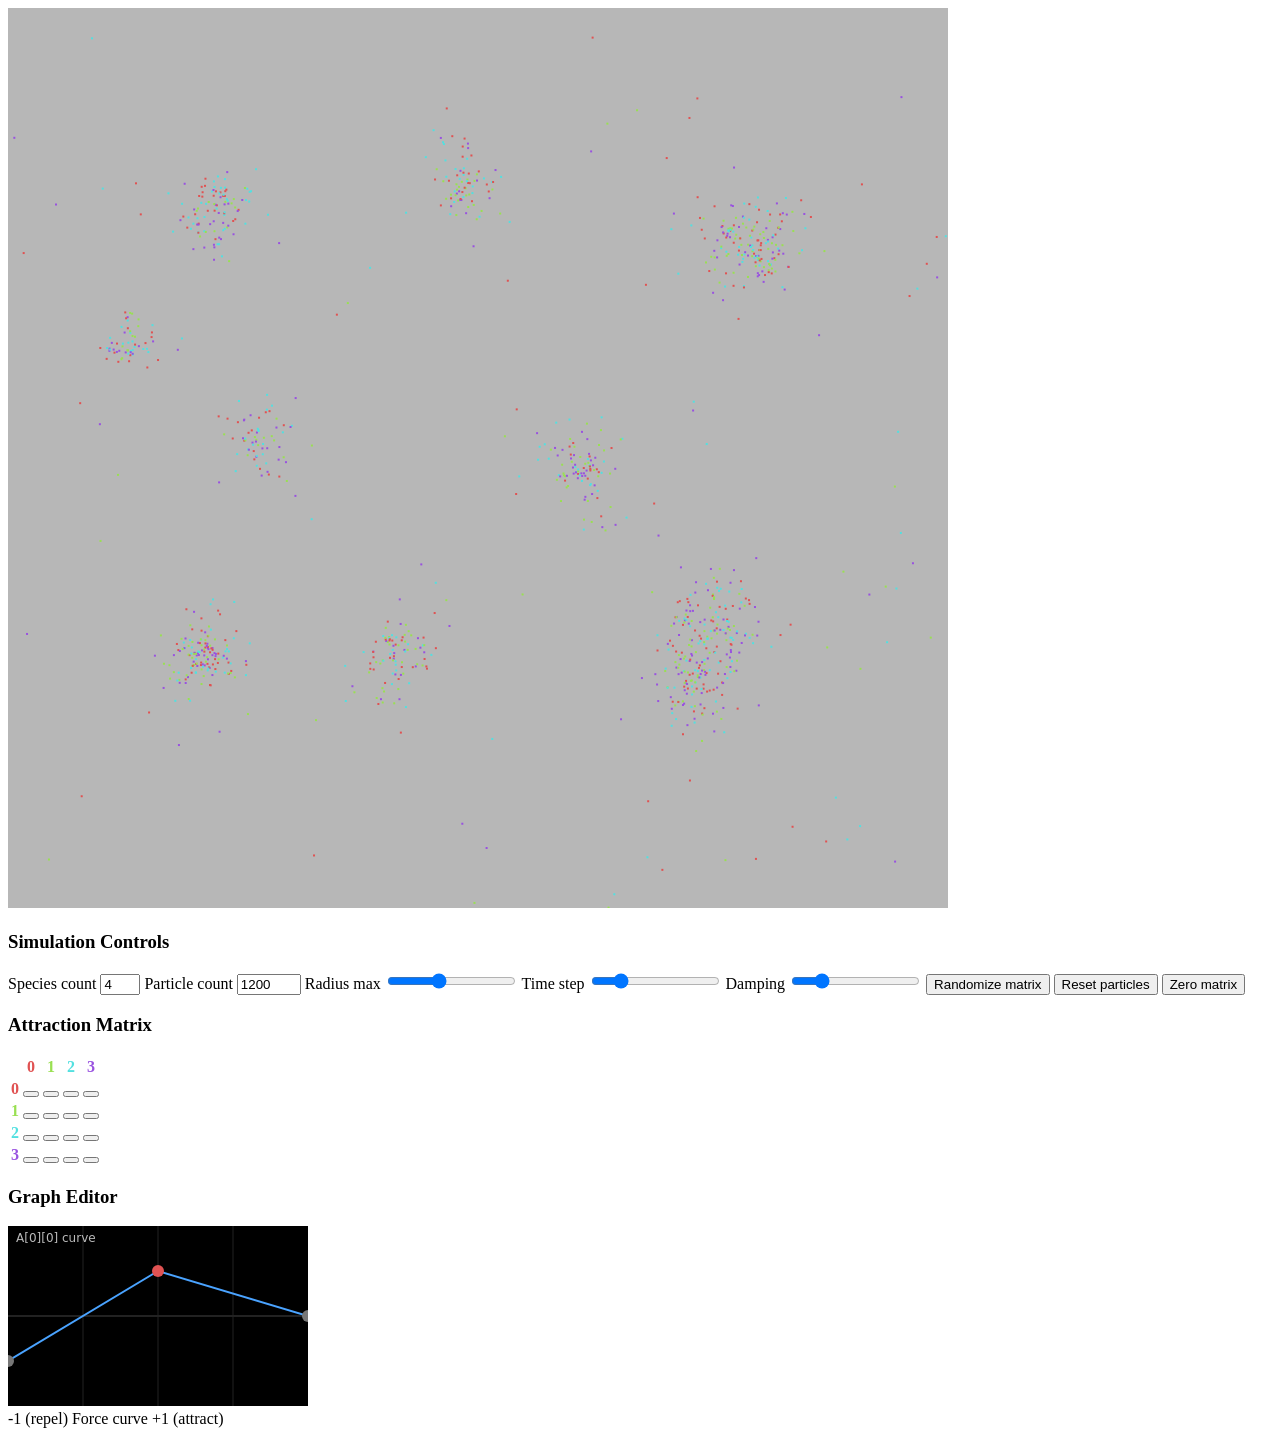
==== particles/index.html @ 5cbc6dd1 "add particles" ====
<!DOCTYPE html>
<html>
<head>
  <meta charset="utf-8" />
  <title>Clusters with Multi-Point Editor</title>
  <link rel="stylesheet" href="style.css">
</head>
<body>
  <canvas id="canvas"></canvas>
  <div id="ui">
    <h3>Simulation Controls</h3>
    <label>Species count
      <input id="speciesCount" type="number" min="1" max="8" value="4">
    </label>
    <label>Particle count
      <input id="particleCount" type="number" min="100" max="3000" value="1200">
    </label>
    <label>Radius max
      <input id="rMax" type="range" min="20" max="200" value="90">
    </label>
    <label>Time step
      <input id="dt" type="range" min="0.5" max="3" step="0.1" value="1.0">
    </label>
    <label>Damping
      <input id="damp" type="range" min="0" max="0.1" step="0.005" value="0.02">
    </label>
    <button id="randomize">Randomize matrix</button>
    <button id="reset">Reset particles</button>
    <button id="clear">Zero matrix</button>

    <h3>Attraction Matrix</h3>
    <div id="matrix"></div>

    <h3>Graph Editor</h3>
    <canvas id="graph" width="300" height="180"></canvas>
    <div class="legend">
      <span>-1 (repel)</span>
      <span>Force curve</span>
      <span>+1 (attract)</span>
    </div>
  </div>

  <script src="sim.js"></script>
  <script src="ui.js"></script>
</body>
</html>
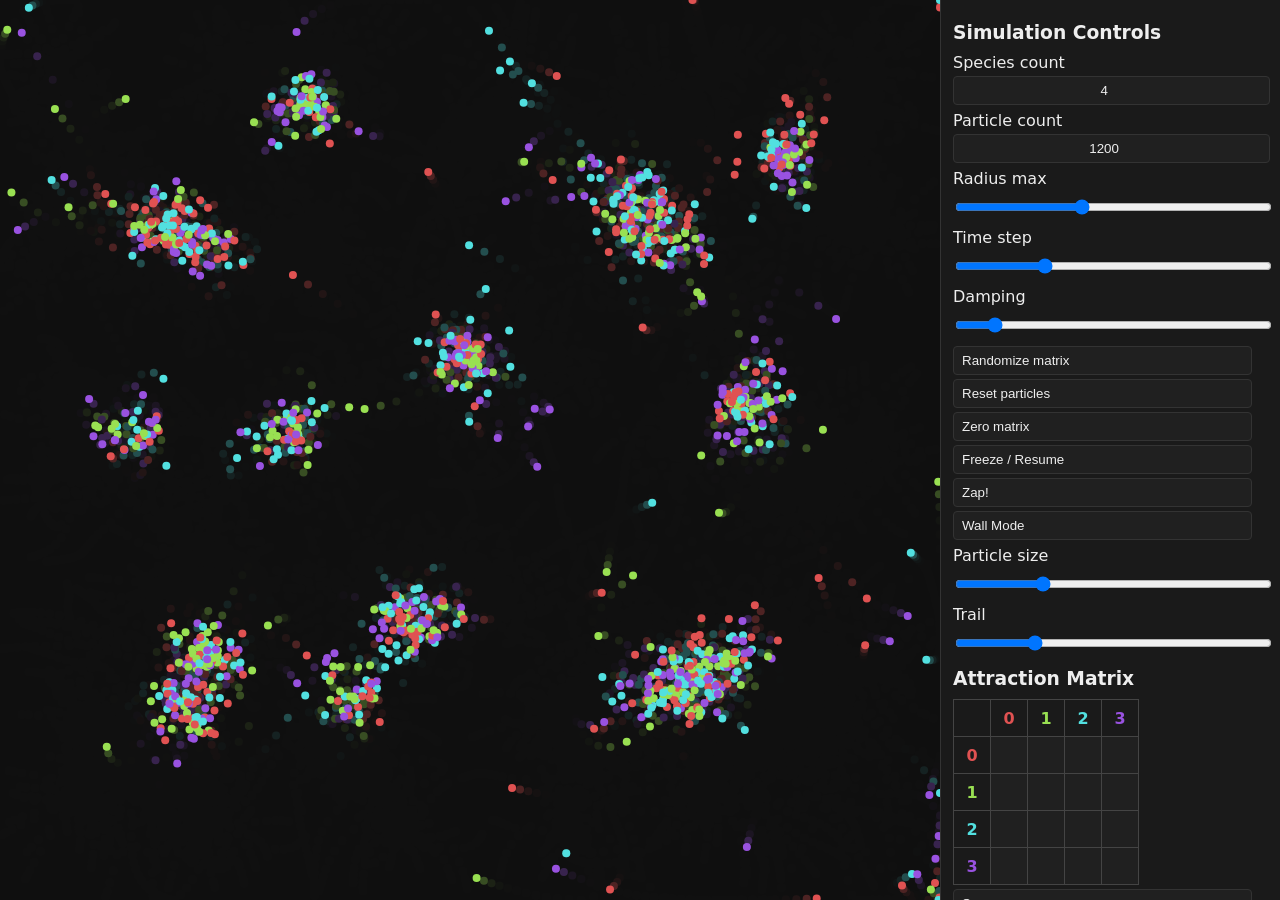
==== commit 214f2c4c: "add example loader button to index.html and implement in ui.js" ====
--- a/particles/index.html
+++ b/particles/index.html
@@ -2,7 +2,7 @@
 <html>
 <head>
   <meta charset="utf-8" />
-  <title>Clusters with Multi-Point Editor</title>
+  <title>Clusters</title>
   <link rel="stylesheet" href="style.css">
 </head>
 <body>
@@ -10,34 +10,43 @@
   <div id="ui">
     <h3>Simulation Controls</h3>
     <label>Species count
-      <input id="speciesCount" type="number" min="1" max="8" value="4">
+      <input id="speciesCount" type="number" min="1" max="25" value="4">
     </label>
     <label>Particle count
-      <input id="particleCount" type="number" min="100" max="3000" value="1200">
+      <input id="particleCount" type="number" min="0" max="3000" value="1200">
     </label>
     <label>Radius max
       <input id="rMax" type="range" min="20" max="200" value="90">
     </label>
     <label>Time step
-      <input id="dt" type="range" min="0.5" max="3" step="0.1" value="1.0">
+      <input id="dt" type="range" min="0.3" max="3" step="0.1" value="1.0">
     </label>
     <label>Damping
-      <input id="damp" type="range" min="0" max="0.1" step="0.005" value="0.02">
+      <input id="damp" type="range" min="0" max="0.25" step="0.005" value="0.02">
     </label>
     <button id="randomize">Randomize matrix</button>
     <button id="reset">Reset particles</button>
     <button id="clear">Zero matrix</button>
+    <button id="freeze">Freeze / Resume</button>
+    <button id="zap">Zap!</button>
+    <button id="toggleMode">Wall Mode</button>
+    <label>Particle size
+    <input id="particleSize" type="range" min="2" max="10" value="4">
+    </label>
+    <label>Trail
+    <input id="trail" type="range" min="0.1" max="1" step="0.05" value="0.3">
+    </label>
 
-    <h3>Attraction Matrix</h3>
+    <h3 id="mlabel">Attraction Matrix</h3>
     <div id="matrix"></div>
+    <h3 id="glabel">Graph Editor</h3>
+    <button id="exitMatrix" style="display:none">Exit Graph</button>
+    <canvas id="graph" width="300" height="180"></canvas>
+    <button id="save">Save</button>
+    <input id="loadFile" type="file" accept=".json" style="display:none">
+    <button id="load">Load</button>
+    <button id="loadExample" type="file" accept=".json" style="display:none">Load Example</button>
 
-    <h3>Graph Editor</h3>
-    <canvas id="graph" width="300" height="180"></canvas>
-    <div class="legend">
-      <span>-1 (repel)</span>
-      <span>Force curve</span>
-      <span>+1 (attract)</span>
-    </div>
   </div>
 
   <script src="sim.js"></script>
--- a/particles/style.css
+++ b/particles/style.css
@@ -0,0 +1,146 @@
+/* styles.css */
+/* Layout: canvas on the left, UI panel on the right */
+body {
+  margin: 0;
+  display: grid;
+  grid-template-columns: 1fr 340px; /* left: simulation canvas, right: UI */
+  height: 100vh;
+  background: #111;
+  color: #eee;
+  font-family: system-ui, sans-serif;
+}
+
+canvas {
+  background: #0f0f10;
+  display: block;
+}
+
+/* Right-side UI panel */
+#ui {
+  border-left: 1px solid #333;
+  background: #1a1a1a;
+  padding: 12px;
+  overflow: auto;
+}
+
+h3 {
+  margin: 10px 0;
+  font-weight: 600;
+}
+
+label {
+  display: block;
+  margin: 6px 0;
+}
+
+input,
+button {
+  text-align: center;
+  flex-shrink: 0;
+  display: flex;
+  width: 95%;
+  margin-top: 4px;
+  background: #202020;
+  color: #eee;
+  border: 1px solid #333;
+  padding: 6px 8px;
+  border-radius: 4px;
+}
+
+button {
+  cursor: pointer;
+}
+
+button:hover {
+  background: #2a2a2a;
+}
+
+/* Matrix styling */
+#matrix table {
+  border-collapse: collapse;
+  margin-top: 8px;
+}
+
+#matrix th, #matrix td {
+  border: 1px solid #444;
+  width: 36px;
+  height: 36px;
+  text-align: center;
+  padding: 0; /* remove padding */
+}
+#matrix td {
+  padding: 0;
+  margin: 0;
+  border: 1px solid #444;
+  width: 36px;
+  height: 36px;
+}
+
+.matrix-btn {
+  display: block;              /* ensures full block layout */
+  width: 100%;
+  height: 100%;
+  background: #202020;
+  border: none;
+  margin: 0;
+  padding: 0;
+  border-radius: 0;
+  line-height: 1;              /* removes vertical alignment issues */
+  font-size: 0;                /* prevents text baseline spacing */
+}
+.matrix-btn:hover {
+  background: #101010; /* darker navy on hover */
+}
+
+/* Species labels: numbers colored to match species */
+.species-label {
+  font-weight: bold;
+}
+
+/* Graph editor */
+#graph {
+  border: 1px solid #444;
+  background: #000;
+  margin-top: 8px;
+}
+#graph:hover {
+  cursor: crosshair;
+}
+/* File input styling */
+#loadFile {
+  border: none;
+  padding: 0;
+}
+#loadFile:hover {
+  cursor: pointer;
+}
+/* Scrollbar styling for UI panel */
+#ui {
+  scrollbar-width: thin;
+  scrollbar-color: #444 #1a1a1a;
+}
+#ui::-webkit-scrollbar {
+  width: 8px;
+}
+#ui::-webkit-scrollbar-track {
+  background: #1a1a1a;
+}
+#ui::-webkit-scrollbar-thumb {
+  background-color: #444;
+  border-radius: 4px;
+}
+#ui::-webkit-scrollbar-thumb:hover {
+  background-color: #555;
+}
+/* Responsive adjustments for smaller screens */
+@media (max-width: 600px) {
+  body {
+    grid-template-columns: 1fr; /* single column layout */
+    grid-template-rows: auto 340px; /* canvas on top, UI below */
+  }
+  #ui {
+    border-left: none;
+    border-top: 1px solid #333;
+    height: 340px;
+  }
+}
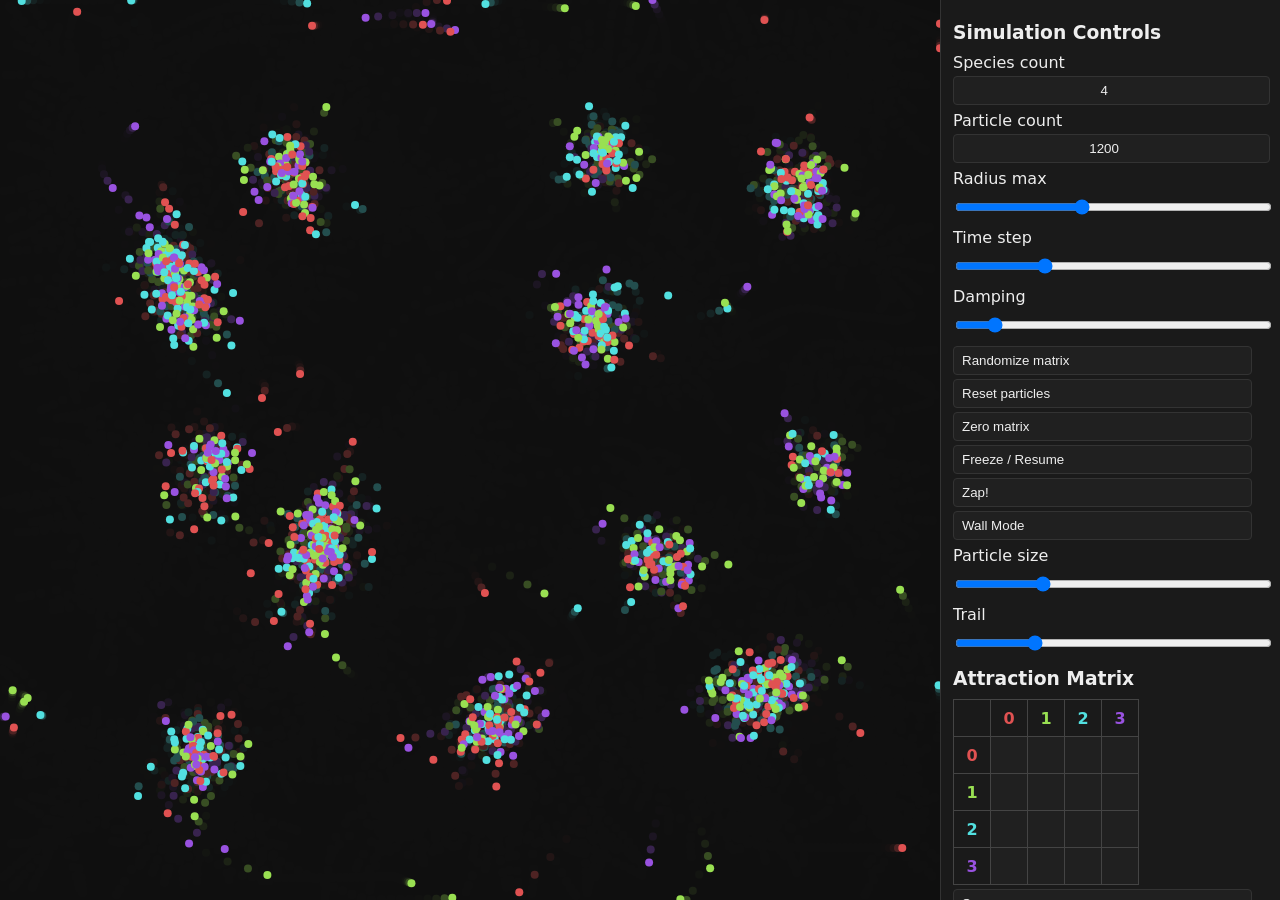
==== commit d9f6f33e: "fix bug with load button visibility" ====
--- a/particles/index.html
+++ b/particles/index.html
@@ -45,8 +45,7 @@
     <button id="save">Save</button>
     <input id="loadFile" type="file" accept=".json" style="display:none">
     <button id="load">Load</button>
-    <button id="loadExample" type="file" accept=".json" style="display:none">Load Example</button>
-
+    <button id="loadExample" type="file" accept=".json" style="display:block">Load Example</button>
   </div>
 
   <script src="sim.js"></script>
